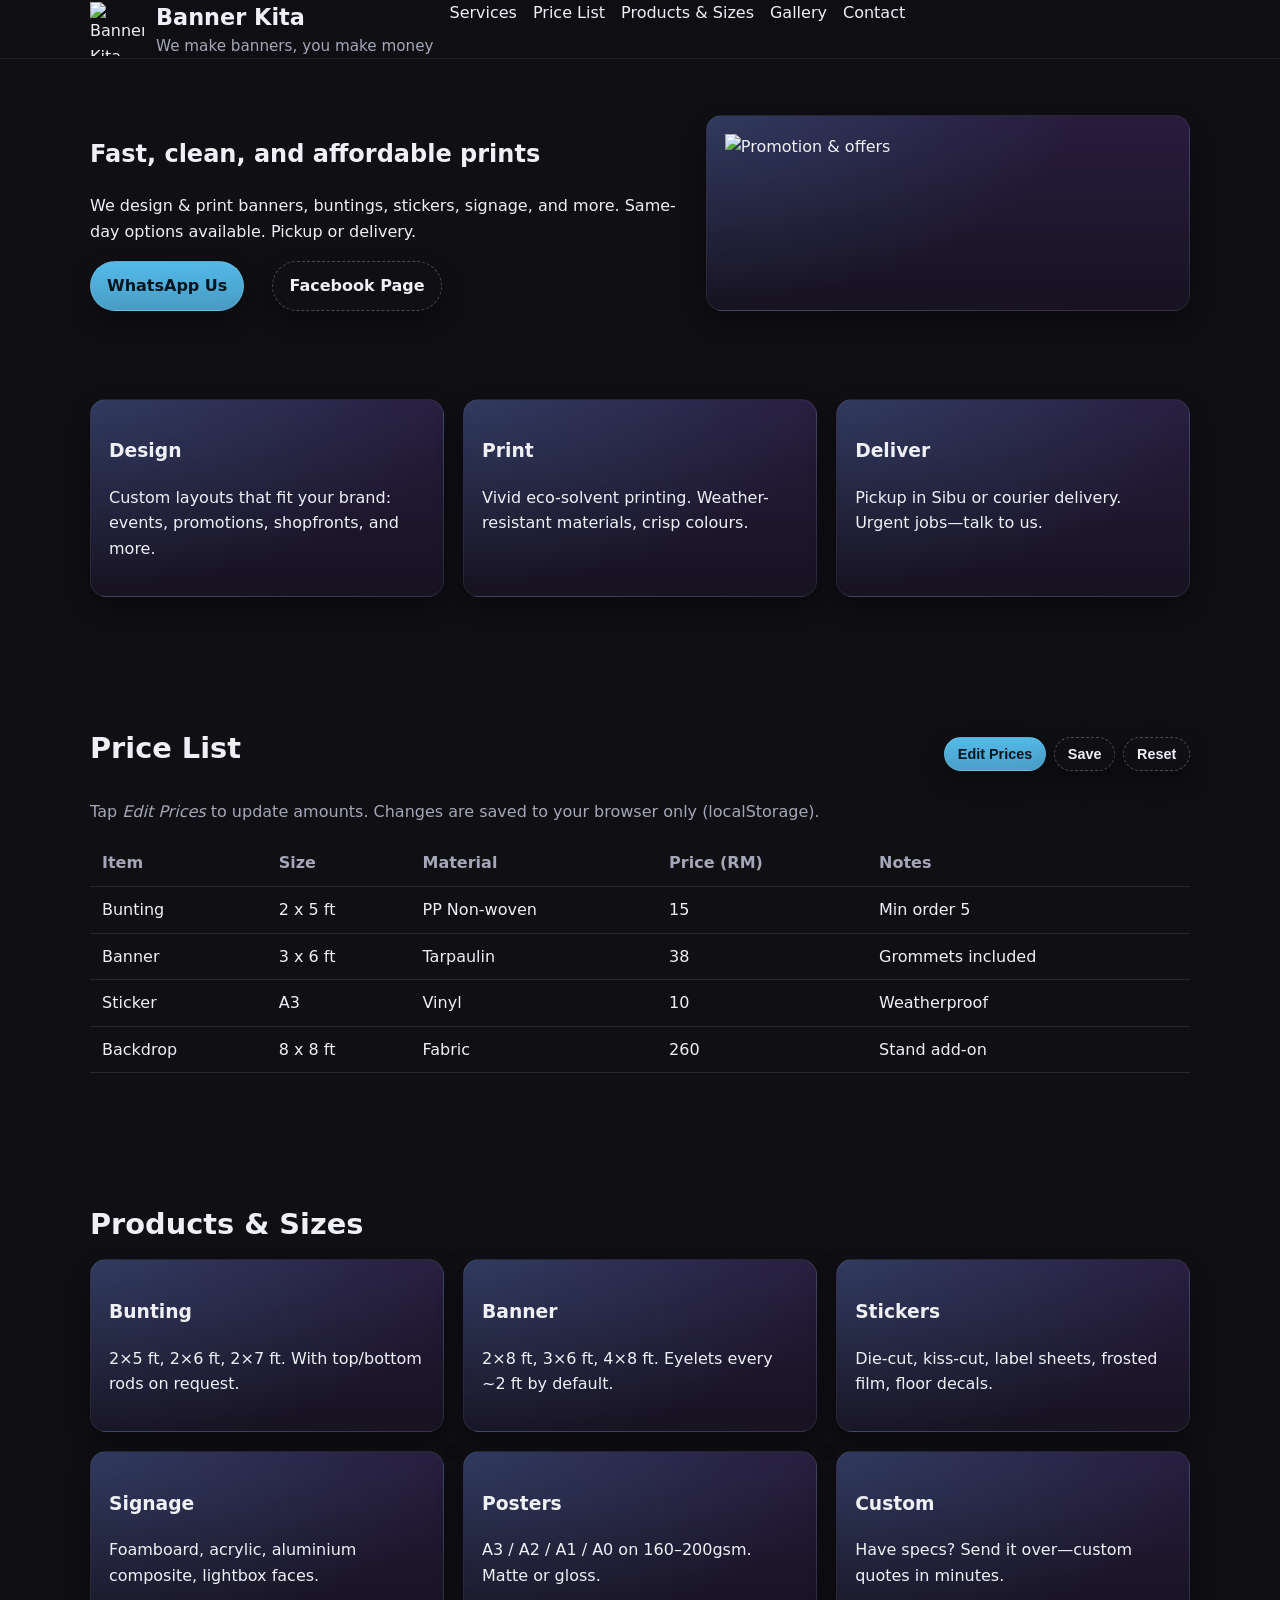
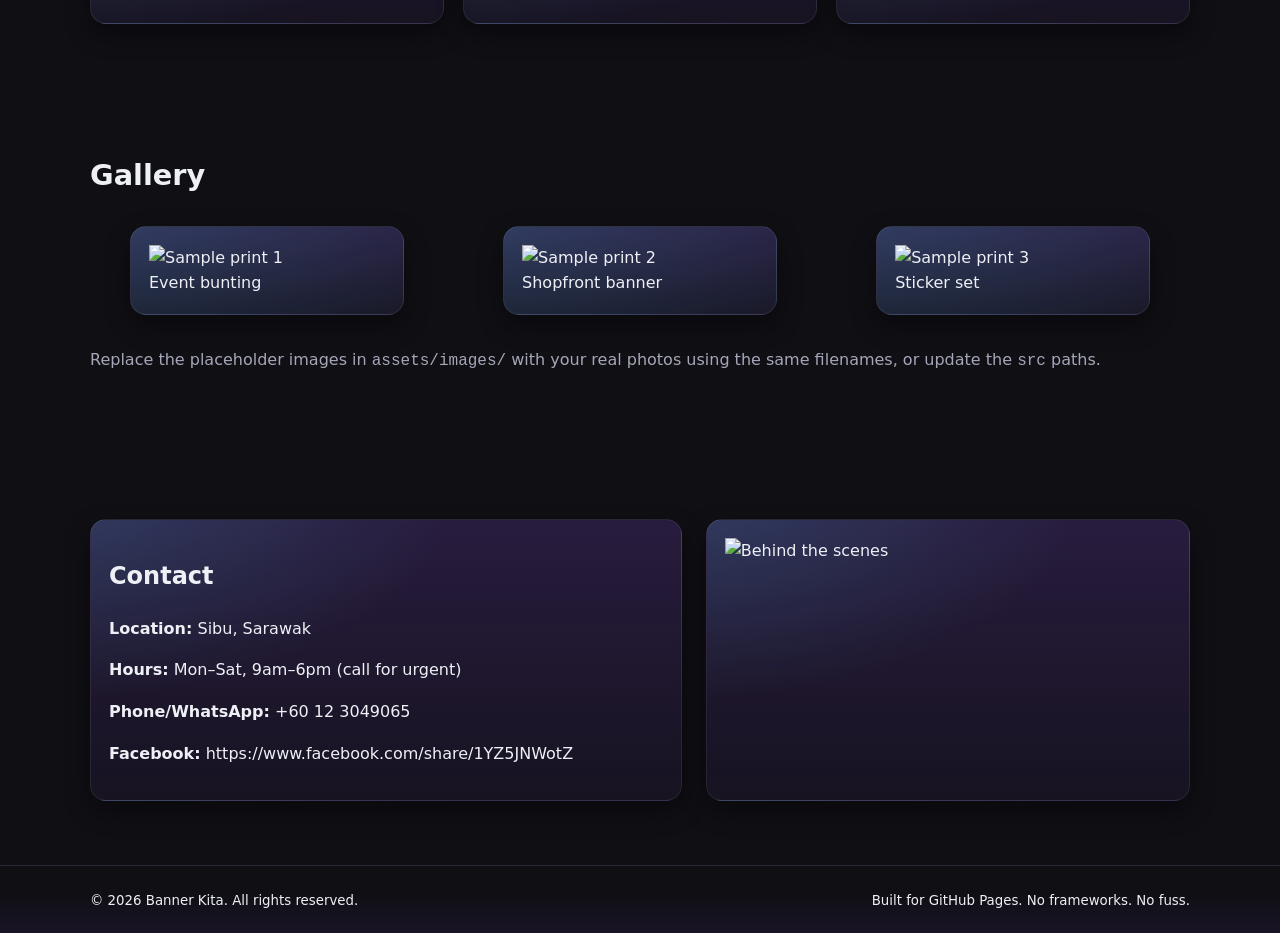
==== index.html @ d6b890f1 "Add files via upload" ====
<!doctype html>
<html lang="en">
<head>
  <meta charset="utf-8" />
  <meta name="viewport" content="width=device-width, initial-scale=1" />
  <title>Banner Kita — We make banners, you make money</title>
  <meta name="description" content="Banner Kita: printing banners, buntings, stickers, signage and more." />
  <link rel="stylesheet" href="./style.css" />
</head>
<body>
<header class="site-header">
  <div class="container row">
    <a class="brand row" href="./">
      <img src="./assets/images/logo.svg" alt="Banner Kita logo" class="logo" />
      <div>
        <h1 class="brand-title">Banner Kita</h1>
        <p class="brand-tagline">We make banners, you make money</p>
      </div>
    </a>
    <nav id="nav" class="nav">
      <a href="#services">Services</a>
      <a href="#prices">Price List</a>
      <a href="#products">Products & Sizes</a>
      <a href="#gallery">Gallery</a>
      <a href="#contact">Contact</a>
    </nav>
    <button id="menuBtn" class="menu-btn" aria-label="Open menu" aria-expanded="false">☰</button>
  </div>
</header>

<main>
  <section class="hero">
    <div class="container grid-2">
      <div>
        <h2>Fast, clean, and affordable prints</h2>
        <p>We design & print banners, buntings, stickers, signage, and more. Same-day options available. Pickup or delivery.</p>
        <div class="cta row">
          <!-- Replace the links below with your real URLs -->
          <a class="btn" id="whatsappBtn" href="https://wa.me/60123456789" target="_blank" rel="noopener">WhatsApp Us</a>
          <a class="btn btn-ghost" id="facebookBtn" href="https://facebook.com/yourpage" target="_blank" rel="noopener">Facebook Page</a>
        </div>
      </div>
      <div class="hero-art card">
        <img src="./assets/images/offer.svg" alt="Promotion & offers" />
      </div>
    </div>
  </section>

  <section id="services" class="section">
    <div class="container grid-3">
      <div class="card">
        <h3>Design</h3>
        <p>Custom layouts that fit your brand: events, promotions, shopfronts, and more.</p>
      </div>
      <div class="card">
        <h3>Print</h3>
        <p>Vivid eco-solvent printing. Weather-resistant materials, crisp colours.</p>
      </div>
      <div class="card">
        <h3>Deliver</h3>
        <p>Pickup in Sibu or courier delivery. Urgent jobs—talk to us.</p>
      </div>
    </div>
  </section>

  <section id="prices" class="section">
    <div class="container">
      <div class="row between center">
        <h2 class="section-title">Price List</h2>
        <div class="row gap-sm">
          <button id="editToggle" class="btn btn-small" aria-pressed="false">Edit Prices</button>
          <button id="savePrices" class="btn btn-small btn-ghost" disabled>Save</button>
          <button id="resetPrices" class="btn btn-small btn-ghost">Reset</button>
        </div>
      </div>
      <p class="muted">Tap <em>Edit Prices</em> to update amounts. Changes are saved to your browser only (localStorage).</p>
      <div class="table-wrap">
        <table id="priceTable" class="price-table">
          <thead>
            <tr>
              <th>Item</th>
              <th>Size</th>
              <th>Material</th>
              <th>Price (RM)</th>
              <th>Notes</th>
            </tr>
          </thead>
          <tbody>
            <tr>
              <td contenteditable="false">Bunting</td>
              <td contenteditable="false">2 x 5 ft</td>
              <td contenteditable="false">PP Non-woven</td>
              <td contenteditable="false">15</td>
              <td contenteditable="false">Min order 5</td>
            </tr>
            <tr>
              <td contenteditable="false">Banner</td>
              <td contenteditable="false">3 x 6 ft</td>
              <td contenteditable="false">Tarpaulin</td>
              <td contenteditable="false">38</td>
              <td contenteditable="false">Grommets included</td>
            </tr>
            <tr>
              <td contenteditable="false">Sticker</td>
              <td contenteditable="false">A3</td>
              <td contenteditable="false">Vinyl</td>
              <td contenteditable="false">10</td>
              <td contenteditable="false">Weatherproof</td>
            </tr>
            <tr>
              <td contenteditable="false">Backdrop</td>
              <td contenteditable="false">8 x 8 ft</td>
              <td contenteditable="false">Fabric</td>
              <td contenteditable="false">260</td>
              <td contenteditable="false">Stand add-on</td>
            </tr>
          </tbody>
        </table>
      </div>
    </div>
  </section>

  <section id="products" class="section">
    <div class="container">
      <h2 class="section-title">Products & Sizes</h2>
      <div class="grid-3">
        <div class="card">
          <h3>Bunting</h3>
          <p>2×5 ft, 2×6 ft, 2×7 ft. With top/bottom rods on request.</p>
        </div>
        <div class="card">
          <h3>Banner</h3>
          <p>2×8 ft, 3×6 ft, 4×8 ft. Eyelets every ~2 ft by default.</p>
        </div>
        <div class="card">
          <h3>Stickers</h3>
          <p>Die-cut, kiss-cut, label sheets, frosted film, floor decals.</p>
        </div>
        <div class="card">
          <h3>Signage</h3>
          <p>Foamboard, acrylic, aluminium composite, lightbox faces.</p>
        </div>
        <div class="card">
          <h3>Posters</h3>
          <p>A3 / A2 / A1 / A0 on 160–200gsm. Matte or gloss.</p>
        </div>
        <div class="card">
          <h3>Custom</h3>
          <p>Have specs? Send it over—custom quotes in minutes.</p>
        </div>
      </div>
    </div>
  </section>

  <section id="gallery" class="section">
    <div class="container">
      <h2 class="section-title">Gallery</h2>
      <div class="grid-3">
        <figure class="card"><img src="./assets/images/gallery-1.svg" alt="Sample print 1"><figcaption>Event bunting</figcaption></figure>
        <figure class="card"><img src="./assets/images/gallery-2.svg" alt="Sample print 2"><figcaption>Shopfront banner</figcaption></figure>
        <figure class="card"><img src="./assets/images/gallery-3.svg" alt="Sample print 3"><figcaption>Sticker set</figcaption></figure>
      </div>
      <p class="muted">Replace the placeholder images in <code>assets/images/</code> with your real photos using the same filenames, or update the <code>src</code> paths.</p>
    </div>
  </section>

  <section id="contact" class="section">
    <div class="container grid-2">
      <div class="card">
        <h2>Contact</h2>
        <p><strong>Location:</strong> Sibu, Sarawak</p>
        <p><strong>Hours:</strong> Mon–Sat, 9am–6pm (call for urgent)</p>
        <p><strong>Phone/WhatsApp:</strong> <a href="https://wa.me/60123049065" target="_blank" rel="noopener">+60 12 3049065</a></p>
        <p><strong>Facebook:</strong> <a href="https://www.facebook.com/share/1YZ5JNWotZ/" target="_blank" rel="noopener">https://www.facebook.com/share/1YZ5JNWotZ</a></p>
      </div>
      <div class="card">
        <img src="./assets/images/behind-scenes.svg" alt="Behind the scenes" />
      </div>
    </div>
  </section>
</main>

<footer class="site-footer">
  <div class="container row between center">
    <small>© <span id="year"></span> Banner Kita. All rights reserved.</small>
    <small>Built for GitHub Pages. No frameworks. No fuss.</small>
  </div>
</footer>

<script src="./script.js"></script>
</body>
</html>
---- style.css ----
/* Banner Kita — Minimal clean CSS, GitHub Pages friendly */
/* Reset-ish */
* { box-sizing: border-box; }
html, body { margin: 0; padding: 0; }
img { max-width: 100%; display: block; }
a { color: inherit; text-decoration: none; }
:root {
  --bg: #0f0f14;
  --panel: #17171f;
  --muted: #a5a7b8;
  --text: #eef0f6;
  --brand: #5ac8fa;
  --brand-2: #9b59ff;
  --accent: #ffd166;
  --radius: 16px;
  --shadow: 0 10px 24px rgba(0,0,0,.35);
}

body { background: var(--bg); color: var(--text); font: 16px/1.6 system-ui, -apple-system, Segoe UI, Roboto, Arial, sans-serif; }

.container { width: min(1100px, 92%); margin: 0 auto; }
.row { display: flex; gap: 1rem; }
.row.center { align-items: center; }
.row.between { justify-content: space-between; }
.row.gap-sm { gap: .5rem; }

.grid-2 { display: grid; grid-template-columns: 1.1fr .9fr; gap: 1.5rem; }
.grid-3 { display: grid; grid-template-columns: repeat(3, 1fr); gap: 1.2rem; }

.section { padding: 64px 0; }
.section-title { font-size: 1.8rem; margin: 0 0 12px; }

.card {
  background: radial-gradient(1200px 600px at -10% -10%, rgba(90,200,250,.2), transparent 35%),
              linear-gradient(180deg, rgba(155,89,255,.18), rgba(155,89,255,.06));
  border: 1px solid rgba(255,255,255,.08);
  border-radius: var(--radius);
  padding: 18px;
  box-shadow: var(--shadow);
}

.hero { padding: 56px 0 24px; }
.hero .cta .btn { margin-right: .75rem; }

.site-header {
  position: sticky; top: 0; z-index: 20; backdrop-filter: blur(8px);
  background: linear-gradient(180deg, rgba(15,15,20,.92), rgba(15,15,20,.8));
  border-bottom: 1px solid rgba(255,255,255,.08);
}
.brand { align-items: center; gap: .75rem; }
.logo { width: 54px; height: 54px; }
.brand-title { margin: 0; font-size: 1.4rem; }
.brand-tagline { margin: -2px 0 0; color: var(--muted); font-size: .95rem; }

.nav { display: flex; gap: 1rem; }
.menu-btn { display: none; }

.site-footer {
  border-top: 1px solid rgba(255,255,255,.08);
  padding: 24px 0;
  background: linear-gradient(0deg, rgba(155,89,255,.08), transparent 60%);
}

.btn {
  display: inline-flex; align-items: center; justify-content: center;
  padding: .7rem 1rem; border-radius: 999px; font-weight: 600;
  background: radial-gradient(600px 200px at 10% -20%, rgba(90,200,250,.25), transparent 40%),
              linear-gradient(180deg, rgba(90,200,250,.9), rgba(90,200,250,.75));
  color: #04151f; border: 1px solid rgba(255,255,255,.1);
  box-shadow: var(--shadow);
}
.btn:hover { transform: translateY(-1px); }
.btn:active { transform: translateY(0); }
.btn-ghost {
  background: transparent; color: var(--text);
  border: 1px dashed rgba(255,255,255,.25);
}
.btn-small { padding: .5rem .8rem; font-size: .9rem; }

.table-wrap { overflow-x: auto; }
.price-table { width: 100%; border-collapse: collapse; }
.price-table th, .price-table td { padding: 10px 12px; border-bottom: 1px solid rgba(255,255,255,.1); }
.price-table thead th { text-align: left; color: var(--muted); font-weight: 600; }
.price-table td[contenteditable="true"] { outline: 2px dashed var(--accent); border-radius: 6px; }

.muted { color: var(--muted); }

/* Responsive */
@media (max-width: 900px) {
  .grid-2 { grid-template-columns: 1fr; }
  .grid-3 { grid-template-columns: 1fr; }
  .nav { display: none; }
  .menu-btn { display: inline-flex; background: transparent; border: 1px solid rgba(255,255,255,.2); color: var(--text); padding: .4rem .6rem; border-radius: 8px; }
  .nav.open { display: flex; position: absolute; right: 16px; top: 60px; flex-direction: column; background: var(--panel); padding: 10px; border-radius: 12px; box-shadow: var(--shadow); }
}
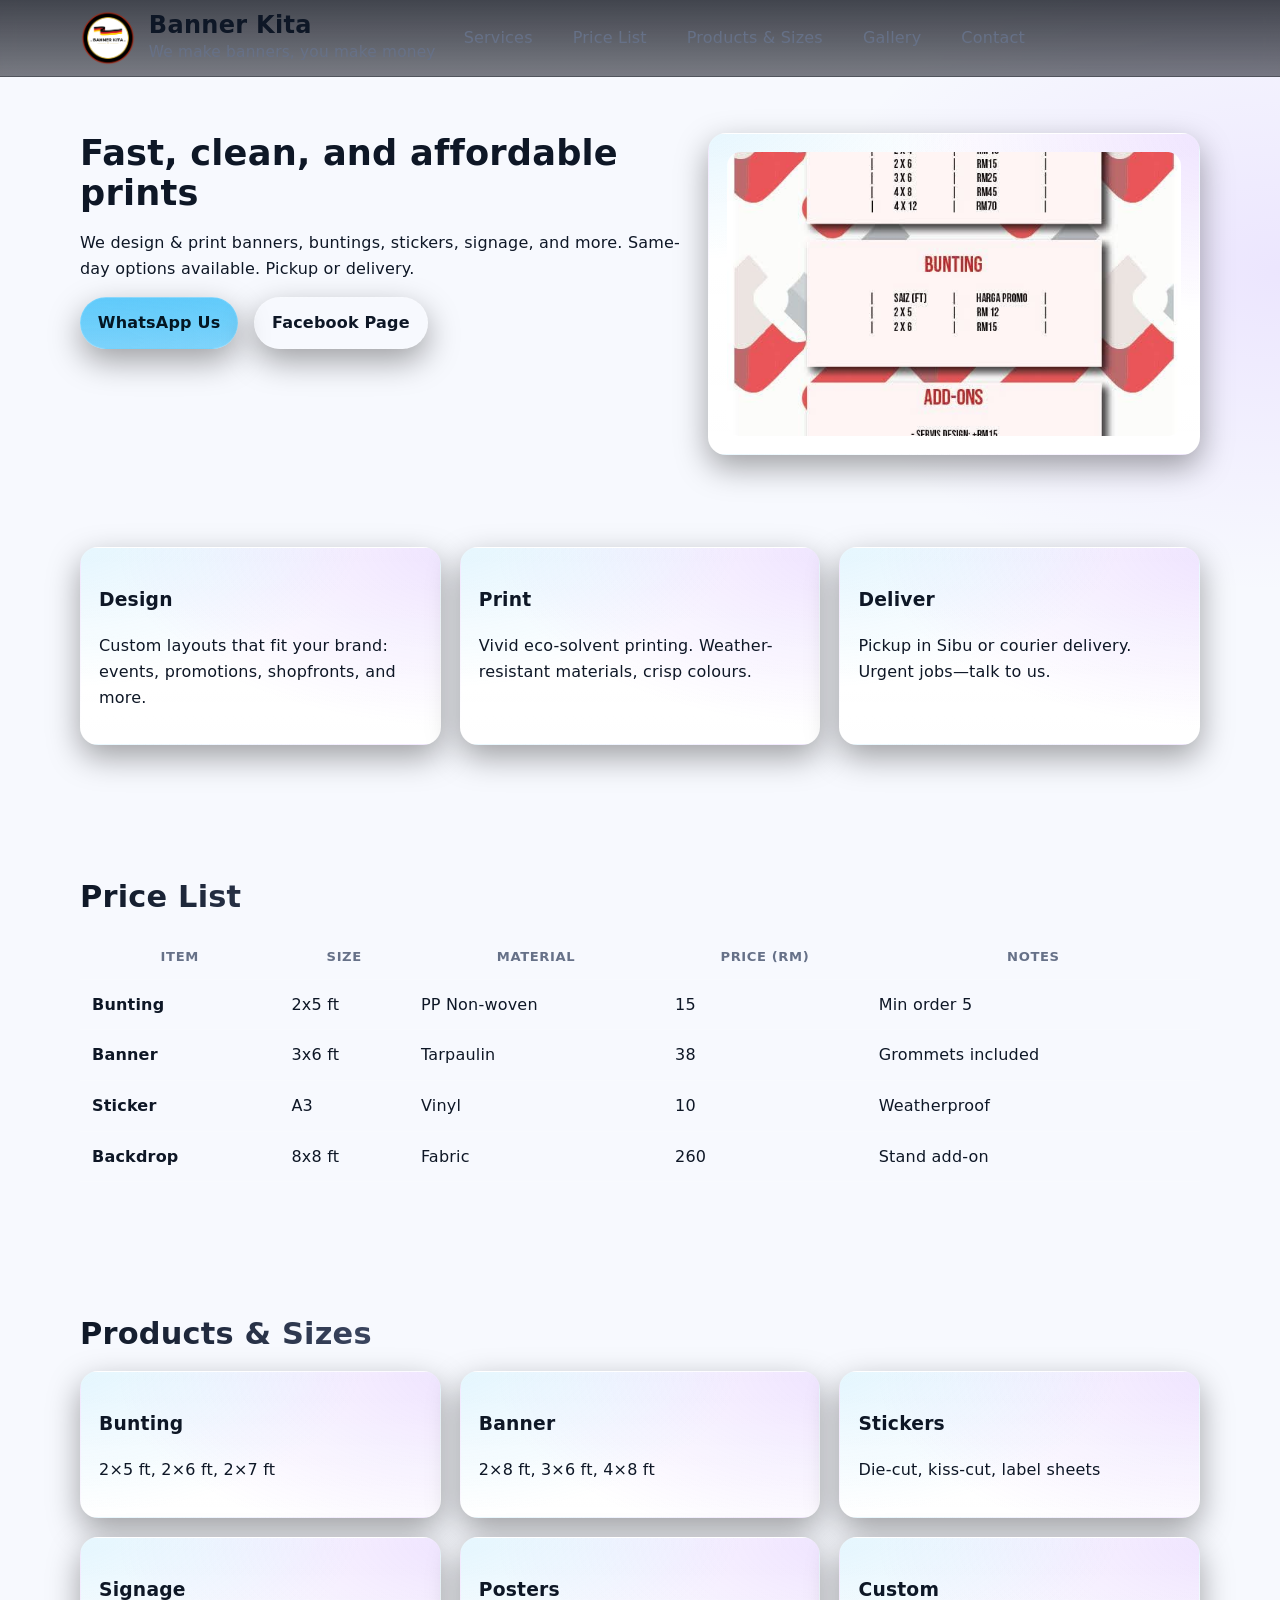
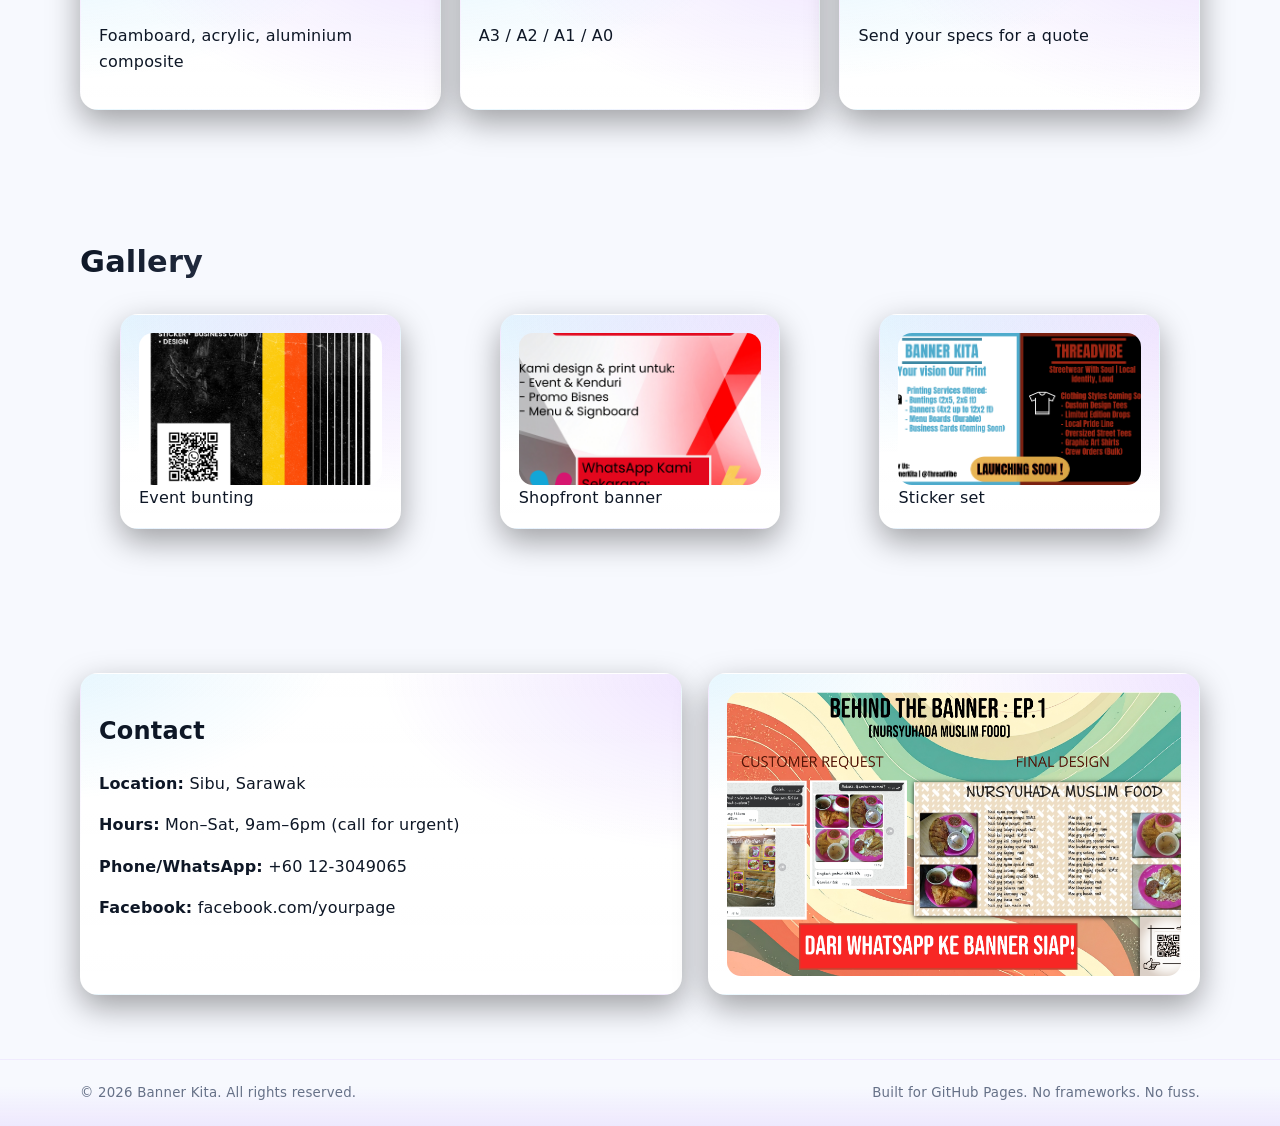
==== commit b672853f: "Rename Index.html to index.html" ====
--- a/index.html
+++ b/index.html
@@ -4,14 +4,13 @@
   <meta charset="utf-8" />
   <meta name="viewport" content="width=device-width, initial-scale=1" />
   <title>Banner Kita — We make banners, you make money</title>
-  <meta name="description" content="Banner Kita: printing banners, buntings, stickers, signage and more." />
   <link rel="stylesheet" href="./style.css" />
 </head>
 <body>
 <header class="site-header">
   <div class="container row">
     <a class="brand row" href="./">
-      <img src="./assets/images/logo.svg" alt="Banner Kita logo" class="logo" />
+      <img src="./logo.png" alt="Banner Kita logo" class="logo" />
       <div>
         <h1 class="brand-title">Banner Kita</h1>
         <p class="brand-tagline">We make banners, you make money</p>
@@ -35,13 +34,12 @@
         <h2>Fast, clean, and affordable prints</h2>
         <p>We design & print banners, buntings, stickers, signage, and more. Same-day options available. Pickup or delivery.</p>
         <div class="cta row">
-          <!-- Replace the links below with your real URLs -->
-          <a class="btn" id="whatsappBtn" href="https://wa.me/60123456789" target="_blank" rel="noopener">WhatsApp Us</a>
+          <a class="btn" id="whatsappBtn" href="https://wa.me/60123049065" target="_blank" rel="noopener">WhatsApp Us</a>
           <a class="btn btn-ghost" id="facebookBtn" href="https://facebook.com/yourpage" target="_blank" rel="noopener">Facebook Page</a>
         </div>
       </div>
       <div class="hero-art card">
-        <img src="./assets/images/offer.svg" alt="Promotion & offers" />
+        <img src="./offer.png" alt="Promotion & offers" />
       </div>
     </div>
   </section>
@@ -65,58 +63,24 @@
 
   <section id="prices" class="section">
     <div class="container">
-      <div class="row between center">
-        <h2 class="section-title">Price List</h2>
-        <div class="row gap-sm">
-          <button id="editToggle" class="btn btn-small" aria-pressed="false">Edit Prices</button>
-          <button id="savePrices" class="btn btn-small btn-ghost" disabled>Save</button>
-          <button id="resetPrices" class="btn btn-small btn-ghost">Reset</button>
-        </div>
-      </div>
-      <p class="muted">Tap <em>Edit Prices</em> to update amounts. Changes are saved to your browser only (localStorage).</p>
-      <div class="table-wrap">
-        <table id="priceTable" class="price-table">
-          <thead>
-            <tr>
-              <th>Item</th>
-              <th>Size</th>
-              <th>Material</th>
-              <th>Price (RM)</th>
-              <th>Notes</th>
-            </tr>
-          </thead>
-          <tbody>
-            <tr>
-              <td contenteditable="false">Bunting</td>
-              <td contenteditable="false">2 x 5 ft</td>
-              <td contenteditable="false">PP Non-woven</td>
-              <td contenteditable="false">15</td>
-              <td contenteditable="false">Min order 5</td>
-            </tr>
-            <tr>
-              <td contenteditable="false">Banner</td>
-              <td contenteditable="false">3 x 6 ft</td>
-              <td contenteditable="false">Tarpaulin</td>
-              <td contenteditable="false">38</td>
-              <td contenteditable="false">Grommets included</td>
-            </tr>
-            <tr>
-              <td contenteditable="false">Sticker</td>
-              <td contenteditable="false">A3</td>
-              <td contenteditable="false">Vinyl</td>
-              <td contenteditable="false">10</td>
-              <td contenteditable="false">Weatherproof</td>
-            </tr>
-            <tr>
-              <td contenteditable="false">Backdrop</td>
-              <td contenteditable="false">8 x 8 ft</td>
-              <td contenteditable="false">Fabric</td>
-              <td contenteditable="false">260</td>
-              <td contenteditable="false">Stand add-on</td>
-            </tr>
-          </tbody>
-        </table>
-      </div>
+      <h2 class="section-title">Price List</h2>
+      <table class="price-table">
+        <thead>
+          <tr>
+            <th>Item</th>
+            <th>Size</th>
+            <th>Material</th>
+            <th>Price (RM)</th>
+            <th>Notes</th>
+          </tr>
+        </thead>
+        <tbody>
+          <tr><td>Bunting</td><td>2x5 ft</td><td>PP Non-woven</td><td>15</td><td>Min order 5</td></tr>
+          <tr><td>Banner</td><td>3x6 ft</td><td>Tarpaulin</td><td>38</td><td>Grommets included</td></tr>
+          <tr><td>Sticker</td><td>A3</td><td>Vinyl</td><td>10</td><td>Weatherproof</td></tr>
+          <tr><td>Backdrop</td><td>8x8 ft</td><td>Fabric</td><td>260</td><td>Stand add-on</td></tr>
+        </tbody>
+      </table>
     </div>
   </section>
 
@@ -124,30 +88,12 @@
     <div class="container">
       <h2 class="section-title">Products & Sizes</h2>
       <div class="grid-3">
-        <div class="card">
-          <h3>Bunting</h3>
-          <p>2×5 ft, 2×6 ft, 2×7 ft. With top/bottom rods on request.</p>
-        </div>
-        <div class="card">
-          <h3>Banner</h3>
-          <p>2×8 ft, 3×6 ft, 4×8 ft. Eyelets every ~2 ft by default.</p>
-        </div>
-        <div class="card">
-          <h3>Stickers</h3>
-          <p>Die-cut, kiss-cut, label sheets, frosted film, floor decals.</p>
-        </div>
-        <div class="card">
-          <h3>Signage</h3>
-          <p>Foamboard, acrylic, aluminium composite, lightbox faces.</p>
-        </div>
-        <div class="card">
-          <h3>Posters</h3>
-          <p>A3 / A2 / A1 / A0 on 160–200gsm. Matte or gloss.</p>
-        </div>
-        <div class="card">
-          <h3>Custom</h3>
-          <p>Have specs? Send it over—custom quotes in minutes.</p>
-        </div>
+        <div class="card"><h3>Bunting</h3><p>2×5 ft, 2×6 ft, 2×7 ft</p></div>
+        <div class="card"><h3>Banner</h3><p>2×8 ft, 3×6 ft, 4×8 ft</p></div>
+        <div class="card"><h3>Stickers</h3><p>Die-cut, kiss-cut, label sheets</p></div>
+        <div class="card"><h3>Signage</h3><p>Foamboard, acrylic, aluminium composite</p></div>
+        <div class="card"><h3>Posters</h3><p>A3 / A2 / A1 / A0</p></div>
+        <div class="card"><h3>Custom</h3><p>Send your specs for a quote</p></div>
       </div>
     </div>
   </section>
@@ -156,11 +102,10 @@
     <div class="container">
       <h2 class="section-title">Gallery</h2>
       <div class="grid-3">
-        <figure class="card"><img src="./assets/images/gallery-1.svg" alt="Sample print 1"><figcaption>Event bunting</figcaption></figure>
-        <figure class="card"><img src="./assets/images/gallery-2.svg" alt="Sample print 2"><figcaption>Shopfront banner</figcaption></figure>
-        <figure class="card"><img src="./assets/images/gallery-3.svg" alt="Sample print 3"><figcaption>Sticker set</figcaption></figure>
+        <figure class="card"><img src="./gallery-1.png" alt="Sample print 1"><figcaption>Event bunting</figcaption></figure>
+        <figure class="card"><img src="./gallery-2.png" alt="Sample print 2"><figcaption>Shopfront banner</figcaption></figure>
+        <figure class="card"><img src="./gallery-3.png" alt="Sample print 3"><figcaption>Sticker set</figcaption></figure>
       </div>
-      <p class="muted">Replace the placeholder images in <code>assets/images/</code> with your real photos using the same filenames, or update the <code>src</code> paths.</p>
     </div>
   </section>
 
@@ -170,11 +115,11 @@
         <h2>Contact</h2>
         <p><strong>Location:</strong> Sibu, Sarawak</p>
         <p><strong>Hours:</strong> Mon–Sat, 9am–6pm (call for urgent)</p>
-        <p><strong>Phone/WhatsApp:</strong> <a href="https://wa.me/60123049065" target="_blank" rel="noopener">+60 12 3049065</a></p>
-        <p><strong>Facebook:</strong> <a href="https://www.facebook.com/share/1YZ5JNWotZ/" target="_blank" rel="noopener">https://www.facebook.com/share/1YZ5JNWotZ</a></p>
+        <p><strong>Phone/WhatsApp:</strong> <a href="https://wa.me/60123049065" target="_blank" rel="noopener">+60 12-3049065</a></p>
+        <p><strong>Facebook:</strong> <a href="https://facebook.com/yourpage" target="_blank" rel="noopener">facebook.com/yourpage</a></p>
       </div>
       <div class="card">
-        <img src="./assets/images/behind-scenes.svg" alt="Behind the scenes" />
+        <img src="./behind-scenes.png" alt="Behind the scenes" />
       </div>
     </div>
   </section>
--- a/style.css
+++ b/style.css
@@ -1,96 +1,170 @@
-/* Banner Kita — Minimal clean CSS, GitHub Pages friendly */
-/* Reset-ish */
+/* Banner Kita — v2 design: sleek, glassy, responsive, Pages-friendly  */
+
+/* 1) Base / reset */
 * { box-sizing: border-box; }
 html, body { margin: 0; padding: 0; }
-img { max-width: 100%; display: block; }
+img { max-width: 100%; height: auto; display: block; }
 a { color: inherit; text-decoration: none; }
-:root {
-  --bg: #0f0f14;
-  --panel: #17171f;
-  --muted: #a5a7b8;
-  --text: #eef0f6;
-  --brand: #5ac8fa;
-  --brand-2: #9b59ff;
-  --accent: #ffd166;
-  --radius: 16px;
-  --shadow: 0 10px 24px rgba(0,0,0,.35);
+button { font: inherit; cursor: pointer; }
+:root{
+  --bg: #0c0f14;             /* page background */
+  --panel: #121825;          /* card background base */
+  --panel-2: #0f1420;        /* header/footer tint */
+  --text: #eaf1ff;
+  --muted: #96a0b5;
+  --brand: #5ac8fa;          /* cyan */
+  --brand-2: #9b59ff;        /* purple */
+  --accent: #ffd166;         /* gold */
+  --danger: #ff6b6b;
+  --radius: 18px;
+  --shadow: 0 12px 32px rgba(0,0,0,.36);
 }
 
-body { background: var(--bg); color: var(--text); font: 16px/1.6 system-ui, -apple-system, Segoe UI, Roboto, Arial, sans-serif; }
+@media (prefers-color-scheme: light){
+  :root{
+    --bg:#f7f9fe; --panel:#ffffff; --panel-2:#ffffff;
+    --text:#0e1726; --muted:#667188;
+  }
+}
 
-.container { width: min(1100px, 92%); margin: 0 auto; }
-.row { display: flex; gap: 1rem; }
-.row.center { align-items: center; }
-.row.between { justify-content: space-between; }
-.row.gap-sm { gap: .5rem; }
+body{
+  background:
+    radial-gradient(1200px 800px at 20% -10%, rgba(90,200,250,.15), transparent 35%),
+    radial-gradient(1200px 800px at 100% 10%, rgba(155,89,255,.12), transparent 40%),
+    var(--bg);
+  color: var(--text);
+  font: 16px/1.6 ui-sans-serif, system-ui, -apple-system, Segoe UI, Roboto, Arial, sans-serif;
+  letter-spacing: .2px;
+}
 
-.grid-2 { display: grid; grid-template-columns: 1.1fr .9fr; gap: 1.5rem; }
-.grid-3 { display: grid; grid-template-columns: repeat(3, 1fr); gap: 1.2rem; }
+/* 2) Layout helpers */
+.container{ width: min(1120px, 92%); margin: 0 auto; }
+.section{ padding: 64px 0; }
+.row{ display:flex; gap:1rem; }
+.row.center{ align-items:center; }
+.row.between{ justify-content:space-between; }
+.grid-2{ display:grid; grid-template-columns: 1.1fr .9fr; gap:1.6rem; }
+.grid-3{ display:grid; grid-template-columns: repeat(3,1fr); gap:1.2rem; }
+.muted{ color: var(--muted); }
 
-.section { padding: 64px 0; }
-.section-title { font-size: 1.8rem; margin: 0 0 12px; }
+/* 3) Header */
+.site-header{
+  position: sticky; top:0; z-index:50;
+  background: linear-gradient(180deg, rgba(15,18,28,.78), rgba(15,18,28,.55));
+  backdrop-filter: blur(10px);
+  border-bottom: 1px solid rgba(255,255,255,.08);
+}
+.brand{ align-items:center; gap:.8rem; padding:10px 0; }
+.logo{ width:56px; height:56px; border-radius:12px; object-fit:cover; }
+.brand-title{ margin:0; font-size:1.5rem; line-height:1.1; letter-spacing:.3px; }
+.brand-tagline{ margin:2px 0 0; color:var(--muted); font-size:.96rem; }
+.nav{ display:flex; gap:1rem; align-items:center; }
+.nav a{
+  padding:10px 12px; border-radius:10px; color:var(--muted);
+  transition: color .2s ease, background .2s ease, transform .15s ease;
+}
+.nav a:hover{ color:var(--text); background: rgba(255,255,255,.06); transform: translateY(-1px); }
+.menu-btn{
+  display:none; border:1px solid rgba(255,255,255,.18);
+  background: linear-gradient(180deg, rgba(255,255,255,.06), rgba(255,255,255,.02));
+  color: var(--text); padding:.5rem .65rem; border-radius:12px;
+}
 
-.card {
-  background: radial-gradient(1200px 600px at -10% -10%, rgba(90,200,250,.2), transparent 35%),
-              linear-gradient(180deg, rgba(155,89,255,.18), rgba(155,89,255,.06));
-  border: 1px solid rgba(255,255,255,.08);
+/* 4) Hero */
+.hero{ padding: 56px 0 28px; }
+.hero h2{ font-size:2.2rem; line-height:1.15; margin:0 0 12px; }
+.hero .cta{ margin-top:16px; }
+
+/* 5) Cards (glassy) */
+.card{
+  background:
+    linear-gradient(180deg, rgba(255,255,255,.06), rgba(255,255,255,.03)),
+    radial-gradient(800px 400px at -10% -10%, rgba(90,200,250,.20), transparent 40%),
+    radial-gradient(800px 400px at 110% 0%, rgba(155,89,255,.18), transparent 45%),
+    var(--panel);
+  border: 1px solid rgba(255,255,255,.10);
   border-radius: var(--radius);
   padding: 18px;
   box-shadow: var(--shadow);
 }
-
-.hero { padding: 56px 0 24px; }
-.hero .cta .btn { margin-right: .75rem; }
-
-.site-header {
-  position: sticky; top: 0; z-index: 20; backdrop-filter: blur(8px);
-  background: linear-gradient(180deg, rgba(15,15,20,.92), rgba(15,15,20,.8));
-  border-bottom: 1px solid rgba(255,255,255,.08);
-}
-.brand { align-items: center; gap: .75rem; }
-.logo { width: 54px; height: 54px; }
-.brand-title { margin: 0; font-size: 1.4rem; }
-.brand-tagline { margin: -2px 0 0; color: var(--muted); font-size: .95rem; }
-
-.nav { display: flex; gap: 1rem; }
-.menu-btn { display: none; }
-
-.site-footer {
-  border-top: 1px solid rgba(255,255,255,.08);
-  padding: 24px 0;
-  background: linear-gradient(0deg, rgba(155,89,255,.08), transparent 60%);
+.card img{
+  border-radius: 14px;
+  aspect-ratio: 16/10;
+  object-fit: cover;
 }
 
-.btn {
-  display: inline-flex; align-items: center; justify-content: center;
-  padding: .7rem 1rem; border-radius: 999px; font-weight: 600;
-  background: radial-gradient(600px 200px at 10% -20%, rgba(90,200,250,.25), transparent 40%),
-              linear-gradient(180deg, rgba(90,200,250,.9), rgba(90,200,250,.75));
-  color: #04151f; border: 1px solid rgba(255,255,255,.1);
-  box-shadow: var(--shadow);
+/* 6) Buttons */
+.btn{
+  display:inline-flex; align-items:center; justify-content:center;
+  gap:.5rem; padding:.75rem 1.05rem; border-radius:999px; font-weight:700;
+  border: 1px solid rgba(255,255,255,.12);
+  background:
+    radial-gradient(600px 240px at 10% -20%, rgba(90,200,250,.35), transparent 45%),
+    linear-gradient(180deg, rgba(90,200,250,.95), rgba(90,200,250,.75));
+  color:#041623; box-shadow: var(--shadow);
+  transition: transform .15s ease, box-shadow .2s ease, filter .2s ease;
 }
-.btn:hover { transform: translateY(-1px); }
-.btn:active { transform: translateY(0); }
-.btn-ghost {
+.btn:hover{ transform: translateY(-1px); filter: brightness(1.03); }
+.btn:active{ transform: translateY(0); }
+
+.btn-ghost{
   background: transparent; color: var(--text);
-  border: 1px dashed rgba(255,255,255,.25);
+  border: 1px dashed rgba(255,255,255,.30);
 }
-.btn-small { padding: .5rem .8rem; font-size: .9rem; }
+.btn-small{ padding:.5rem .8rem; font-size:.92rem; }
 
-.table-wrap { overflow-x: auto; }
-.price-table { width: 100%; border-collapse: collapse; }
-.price-table th, .price-table td { padding: 10px 12px; border-bottom: 1px solid rgba(255,255,255,.1); }
-.price-table thead th { text-align: left; color: var(--muted); font-weight: 600; }
-.price-table td[contenteditable="true"] { outline: 2px dashed var(--accent); border-radius: 6px; }
-
-.muted { color: var(--muted); }
-
-/* Responsive */
-@media (max-width: 900px) {
-  .grid-2 { grid-template-columns: 1fr; }
-  .grid-3 { grid-template-columns: 1fr; }
-  .nav { display: none; }
-  .menu-btn { display: inline-flex; background: transparent; border: 1px solid rgba(255,255,255,.2); color: var(--text); padding: .4rem .6rem; border-radius: 8px; }
-  .nav.open { display: flex; position: absolute; right: 16px; top: 60px; flex-direction: column; background: var(--panel); padding: 10px; border-radius: 12px; box-shadow: var(--shadow); }
+/* 7) Price table */
+.table-wrap{ overflow-x:auto; }
+.price-table{ width:100%; border-collapse: collapse; margin-top:6px; }
+.price-table thead th{
+  color: var(--muted); font-weight:700; text-transform: uppercase;
+  letter-spacing:.6px; font-size:.82rem; background: rgba(255,255,255,.03);
+}
+.price-table th, .price-table td{ padding:12px 12px; border-bottom:1px solid rgba(255,255,255,.10); }
+.price-table tbody tr:hover{ background: rgba(255,255,255,.03); }
+.price-table td:first-child{ font-weight:600; }
+.price-table td[contenteditable="true"]{
+  outline: 2px dashed var(--accent); border-radius:6px; background: rgba(255,209,102,.06);
 }
 
+/* 8) Section titles */
+.section-title{
+  font-size:1.9rem; margin:0 0 12px;
+  background: linear-gradient(90deg, var(--text), #b8c6ff);
+  -webkit-background-clip:text; background-clip:text; color: transparent;
+}
+
+/* 9) Footer */
+.site-footer{
+  border-top: 1px solid rgba(255,255,255,.10);
+  background: linear-gradient(0deg, rgba(155,89,255,.10), transparent 60%);
+  padding:22px 0;
+}
+.site-footer small{ color: var(--muted); }
+
+/* 10) Responsive tweaks */
+@media (max-width: 1020px){
+  .grid-2{ grid-template-columns: 1fr; }
+}
+@media (max-width: 900px){
+  .grid-3{ grid-template-columns: 1fr; }
+  .nav{ display:none; }
+  .nav.open{
+    display:flex; position:absolute; right:16px; top:64px; flex-direction:column;
+    background: var(--panel); border:1px solid rgba(255,255,255,.12);
+    padding:10px; border-radius:14px; box-shadow: var(--shadow);
+  }
+  .menu-btn{ display:inline-flex; }
+  .hero h2{ font-size:1.85rem; }
+}
+
+/* 11) Nice focus states for accessibility */
+a:focus-visible, button:focus-visible, [contenteditable="true"]:focus{
+  outline: 2px solid var(--brand); outline-offset: 2px; border-radius: 10px;
+}
+
+/* 12) Utility: chips for future promos (not used yet) */
+.chip{ display:inline-flex; align-items:center; gap:.4rem; padding:.35rem .6rem;
+  border-radius:999px; font-size:.82rem; color:#041623;
+  background: linear-gradient(180deg, rgba(255,209,102,1), rgba(255,209,102,.85));
+}
